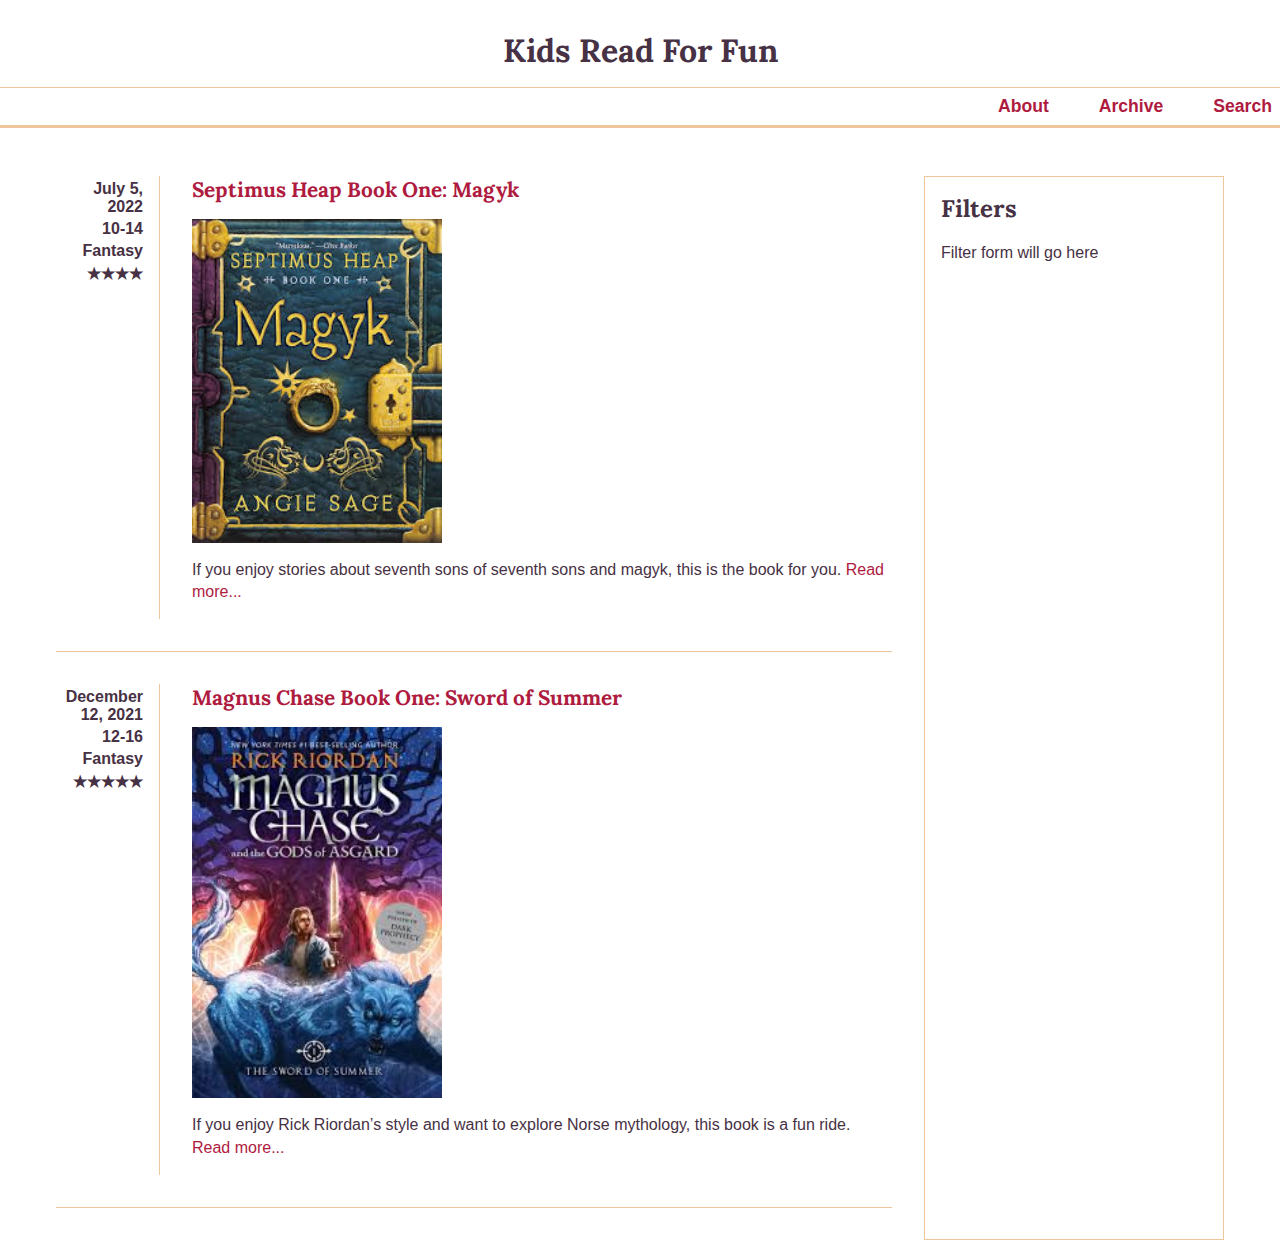
==== blog/index.html @ 2283a759 "blog pt1" ====
<!DOCTYPE html>
<html lang="en">
<head>
  <meta charset="UTF-8">
  <title>Kids Read For Fun</title>
  <meta name="viewport" content="width=device-width, initial-scale=1.0">
  <meta name="description" content="A site for kids' book reviews and recommendations">
  <meta name="author" content="Your Name Here">

  <!-- Google Fonts: Lora -->
  <link rel="preconnect" href="https://fonts.googleapis.com">
  <link rel="preconnect" href="https://fonts.gstatic.com" crossorigin>
  <link 
    href="https://fonts.googleapis.com/css2?family=Lora:wght@400;700&display=swap" 
    rel="stylesheet"
  >

  <!-- Link to your external CSS file -->
  <link rel="stylesheet" href="blog.css">
</head>
<body>

    <div class="skiptocontent">
        <a href="#maincontent">Skip to main content</a>
      </div>

  <header>
    <h1>Kids Read For Fun</h1>
    <nav>
      <ul>
        <li><a href="#">About</a></li>
        <li><a href="#">Archive</a></li>
        <li><a href="#">Search</a></li>
      </ul>
    </nav>
  </header>

  <main class="content-wrapper">
    <!-- Articles Section on the Left -->
    <section class="articles-section">

      <!-- First Book Review -->
      <article>
        <div class="article-details">
          <p class="article-date">July 5, 2022</p>
          <p class="article-age">10-14</p>
          <p class="article-genre">Fantasy</p>
          <p class="article-rating">★★★★</p>
        </div>
        <div class="article-info">
          <h2>Septimus Heap Book One: Magyk</h2>
          <img 
            src="images/magyk-cover.jfif" 
            alt="Cover of Septimus Heap Book One: Magyk">
          <p class="description">
            If you enjoy stories about seventh sons of seventh sons and magyk,
            this is the book for you.
            <a href="#">Read more...</a>
          </p>
        </div>
      </article>

      <!-- Second Book Review -->
      <article>
        <div class="article-details">
          <p class="article-date">December 12, 2021</p>
          <p class="article-age">12-16</p>
          <p class="article-genre">Fantasy</p>
          <p class="article-rating">★★★★★</p>
        </div>
        <div class="article-info">
          <h2>Magnus Chase Book One: Sword of Summer</h2>
          <img 
            src="images/sword.jfif" 
            alt="Cover of Magnus Chase: Sword of Summer">
          <p class="description">
            If you enjoy Rick Riordan’s style and want to explore Norse mythology,
            this book is a fun ride.
            <a href="#">Read more...</a>
          </p>
        </div>
      </article>

    </section>

    <!-- Filters/Sidebar on the Right -->
    <aside class="filters">
      <h2>Filters</h2>
      <p>Filter form will go here</p>
    </aside>
  </main>

</body>
</html>
---- blog/blog.css ----
/*
  Color variables:
  Gold: #EFC69B
  Red:  #AF1B3F
  Dark: #473144
*/
:root {
    --gold: #EFC69B;
    --red: #AF1B3F;
    --dark: #473144;
  }
  
  /* Reset / Base */
  * {
    box-sizing: border-box;
  }
  
  body {
    margin: 0;
    font-family: Arial, Helvetica, sans-serif;
    /* Default text color: dark */
    color: var(--dark);
    background-color: #fff;
  }
  
  /* Use Lora for headings (h1, h2) */
  h1, h2 {
    font-family: 'Lora', serif;
  }
  
  /* --------------------
     HEADER
  ---------------------*/
  header {
    text-align: center;
    padding-top: 30px;
    border-bottom: 2px solid var(--gold);  /* Gold line under site title */
    margin-bottom: 2rem;
  }
  
  header h1 {
    margin: 0;
    font-size: 2rem;
  }
  
  /* --------------------
     NAVIGATION
  ---------------------*/
  nav {
    border-top: 1px solid var(--gold);     /* Gold line */
    border-bottom: 1px solid var(--gold);  /* Gold line */
    margin-top: 1rem;
  }
  
  /* Left-align nav links, spaced 50px apart, 
     and use red color for links
  */
  nav ul {
    list-style: none;
    display: flex;
    justify-content: flex-end; /* Left aligned */
    gap: 50px;                   /* 50px apart */
    margin: 0;
    padding: 0.5rem;
  }
  
  nav ul li a {
    text-decoration: none;
    color: var(--red);
    font-weight: bold;
    font-size: 1.1rem;
  }
  
  /* --------------------
     MAIN LAYOUT
  ---------------------*/
  .content-wrapper {
    display: grid;
    /* left: articles, right: filters */
    grid-template-columns: 1fr 300px;
    gap: 2rem;
    max-width: 1200px;
    margin: 0 auto;
    padding: 1rem;
  }
  
  /* --------------------
     ARTICLES SECTION
  ---------------------*/
  article {
    display: grid;
    /* left col: date/age/genre/rating, right col: big image & text */
    grid-template-columns: 120px 1fr;
    gap: 1rem;
    border-bottom: 1px solid var(--gold); /* Gold line under each article */
    padding-bottom: 2rem;
    margin-bottom: 2rem;
  }
  
  /* Article details: date, age, genre, rating */
  .article-details {
    text-align: right;
    border-right: 1px solid var(--gold); /* Vertical gold line */
    padding-right: 1rem;
    margin-right: 1rem;
  }
  .article-details p {
    margin: 0.25rem 0;
    font-weight: bold;
  }
  
  /* Right column: book title, large image, description */
  .article-info h2 {
    margin: 0 0 1rem 0;
    font-size: 1.3rem;
    color: var(--red); /* Book title in red */
  }
  
  .article-info img {
    width: 250px;  /* Large cover image */
    height: auto;
    display: block;
    margin-bottom: 1rem;
  }
  
  /* "Read more" link in red; paragraph in dark by default */
  .description a {
    color: var(--red);
    text-decoration: none;
  }
  
  .description {
    margin-top: 0;
    line-height: 1.4;
  }
  
  /* --------------------
     FILTERS
  ---------------------*/
  .filters {
    border: 1px solid var(--gold); /* Gold line around filters */
    padding: 1rem;
  }
  .filters h2 {
    margin-top: 0;
  }
  
  /* Hide the skip link off-screen until focused */
.skiptocontent a {
    position: absolute;
    top: -40px;      /* Move it above the visible area */
    left: 0;
    background: #EFC69B; /* Or any color that makes it stand out */
    color: #AF1B3F;
    padding: 0.5rem 1rem;
    text-decoration: none;
    font-weight: bold;
    z-index: 9999;   /* Ensure it’s on top of other elements when focused */
  }
  
  /* When the link is focused (keyboard nav), bring it into view */
  .skiptocontent a:focus {
    top: 0;
  }
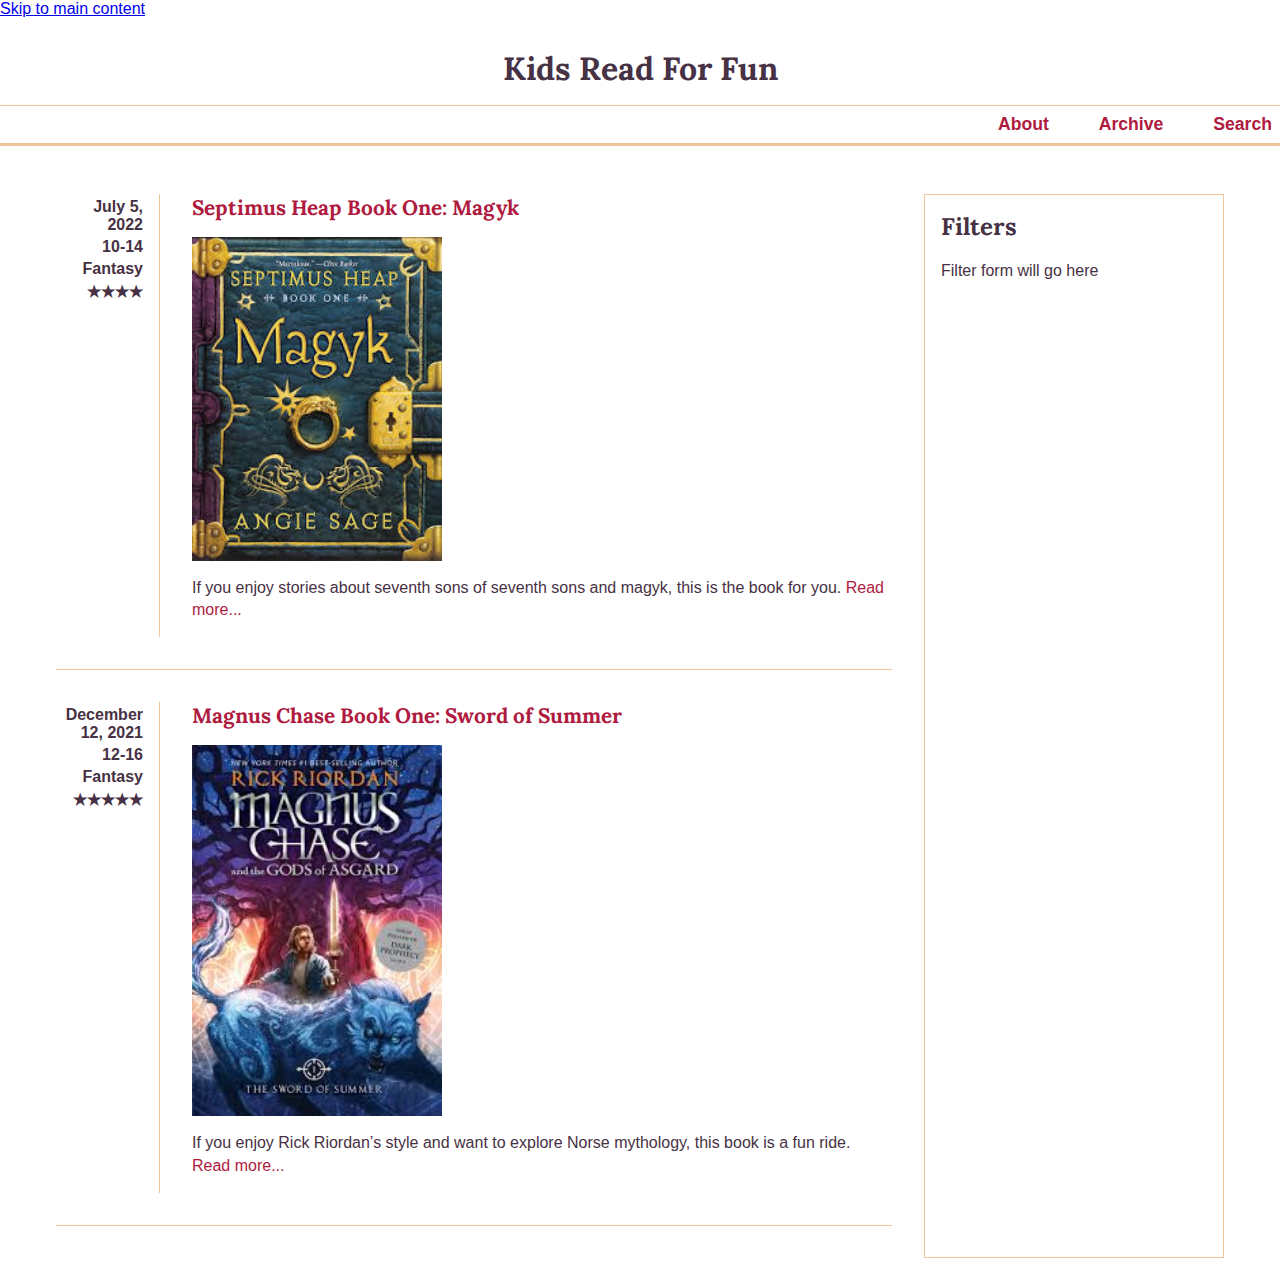
==== commit 3d6737a9: "tweaks" ====
--- a/blog/index.html
+++ b/blog/index.html
@@ -21,7 +21,7 @@
 <body>
 
     <div class="skiptocontent">
-        <a href="#maincontent">Skip to main content</a>
+        <a href="#articles-section">Skip to main content</a>
       </div>
 
   <header>
--- a/blog/blog.css
+++ b/blog/blog.css
@@ -145,21 +145,30 @@
     margin-top: 0;
   }
   
-  /* Hide the skip link off-screen until focused */
-.skiptocontent a {
+/* 
+  We start the link off-screen. 
+  Once focused (tabbed to), we bring it into view at the top left.
+*/
+.skip-link a {
     position: absolute;
-    top: -40px;      /* Move it above the visible area */
     left: 0;
-    background: #EFC69B; /* Or any color that makes it stand out */
-    color: #AF1B3F;
+    top: -50px; /* Hide above the visible screen */
+    
+    background-color: #fff;
+    color: #000;          /* High contrast for visibility */
     padding: 0.5rem 1rem;
+    border: 2px solid #000;
+    border-radius: 5px;
+    font-weight: bold;
     text-decoration: none;
-    font-weight: bold;
-    z-index: 9999;   /* Ensure it’s on top of other elements when focused */
+    z-index: 9999;        /* Ensure it appears above other elements */
+    transition: top 0.3s ease;
   }
   
-  /* When the link is focused (keyboard nav), bring it into view */
-  .skiptocontent a:focus {
-    top: 0;
+  /* On focus (and hover, for completeness), bring it into view */
+  .skip-link a:focus,
+  .skip-link a:hover {
+    top: 0;               /* Move it into the visible area */
   }
+  
   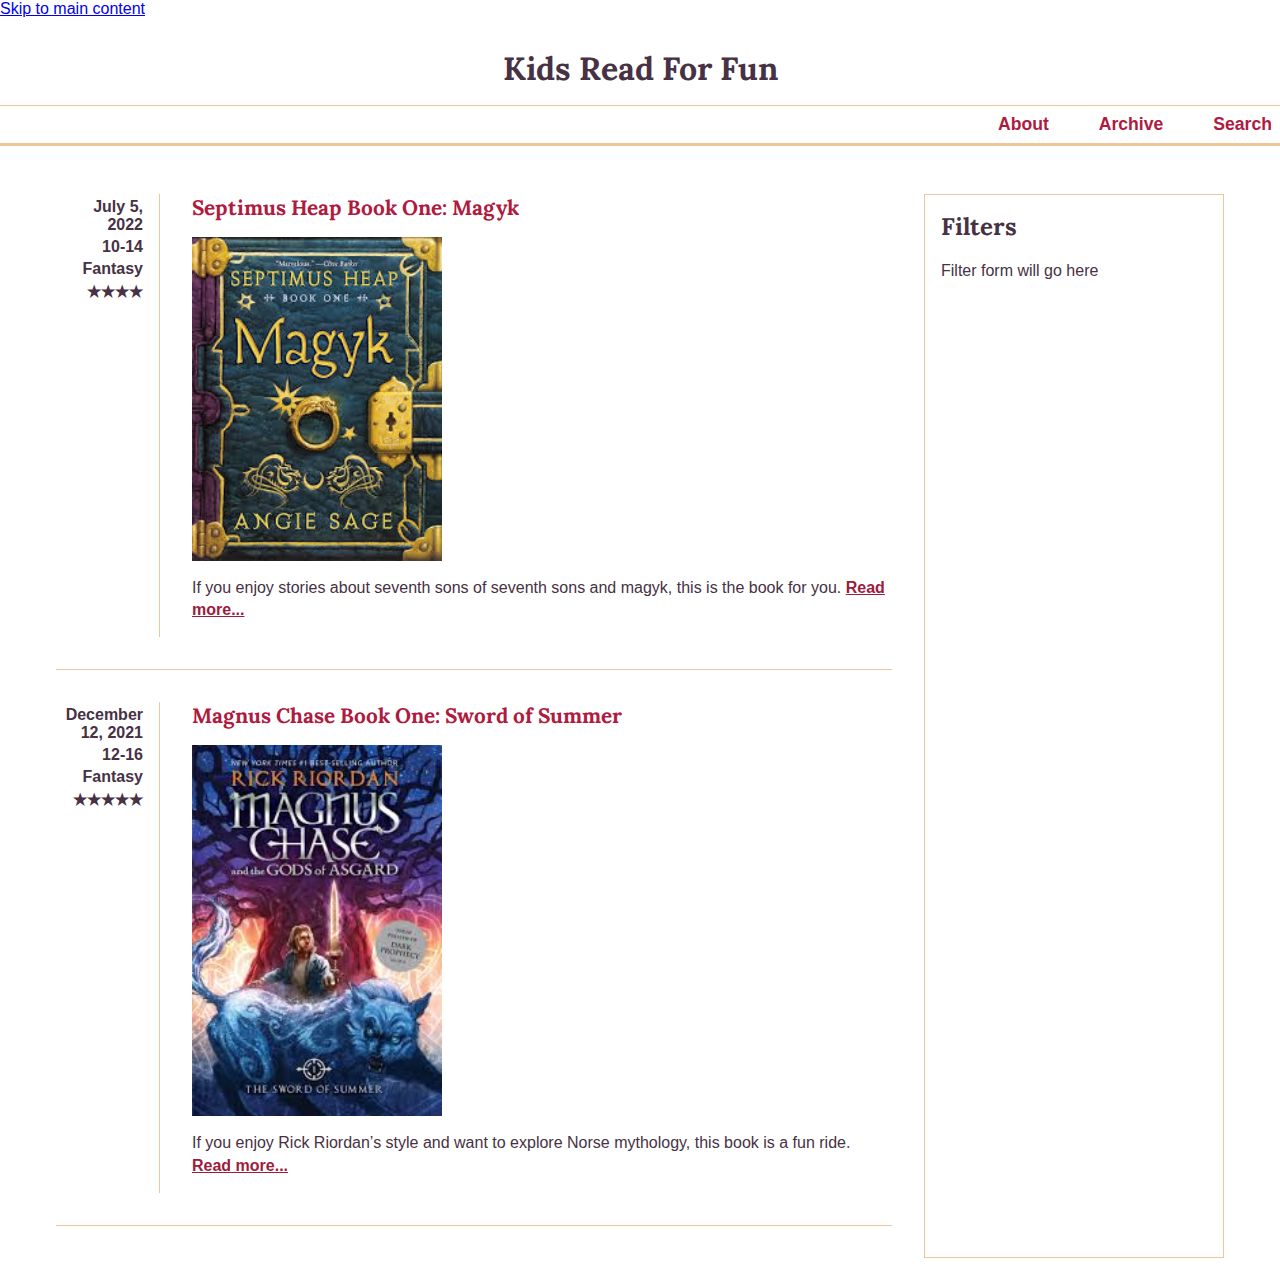
==== commit 84f74db2: "added a defined height and width to increase performance" ====
--- a/blog/index.html
+++ b/blog/index.html
@@ -51,7 +51,9 @@
           <h2>Septimus Heap Book One: Magyk</h2>
           <img 
             src="images/magyk-cover.jfif" 
-            alt="Cover of Septimus Heap Book One: Magyk">
+            alt="Cover of Septimus Heap Book One: Magyk"
+            width="800"
+            height="1200">
           <p class="description">
             If you enjoy stories about seventh sons of seventh sons and magyk,
             this is the book for you.
@@ -73,7 +75,9 @@
           <img 
             src="images/sword.jfif" 
             alt="Cover of Magnus Chase: Sword of Summer">
-          <p class="description">
+          <p class="description"
+            width="800"
+            height="1200">
             If you enjoy Rick Riordan’s style and want to explore Norse mythology,
             this book is a fun ride.
             <a href="#">Read more...</a>
--- a/blog/blog.css
+++ b/blog/blog.css
@@ -125,9 +125,11 @@
   
   /* "Read more" link in red; paragraph in dark by default */
   .description a {
-    color: var(--red);
-    text-decoration: none;
+    color: #9D1B3C; /* A more contrast-friendly red */
+    font-weight: bold; /* extra emphasis helps */
+    text-decoration: underline; /* further distinguish from normal text */
   }
+  
   
   .description {
     margin-top: 0;
